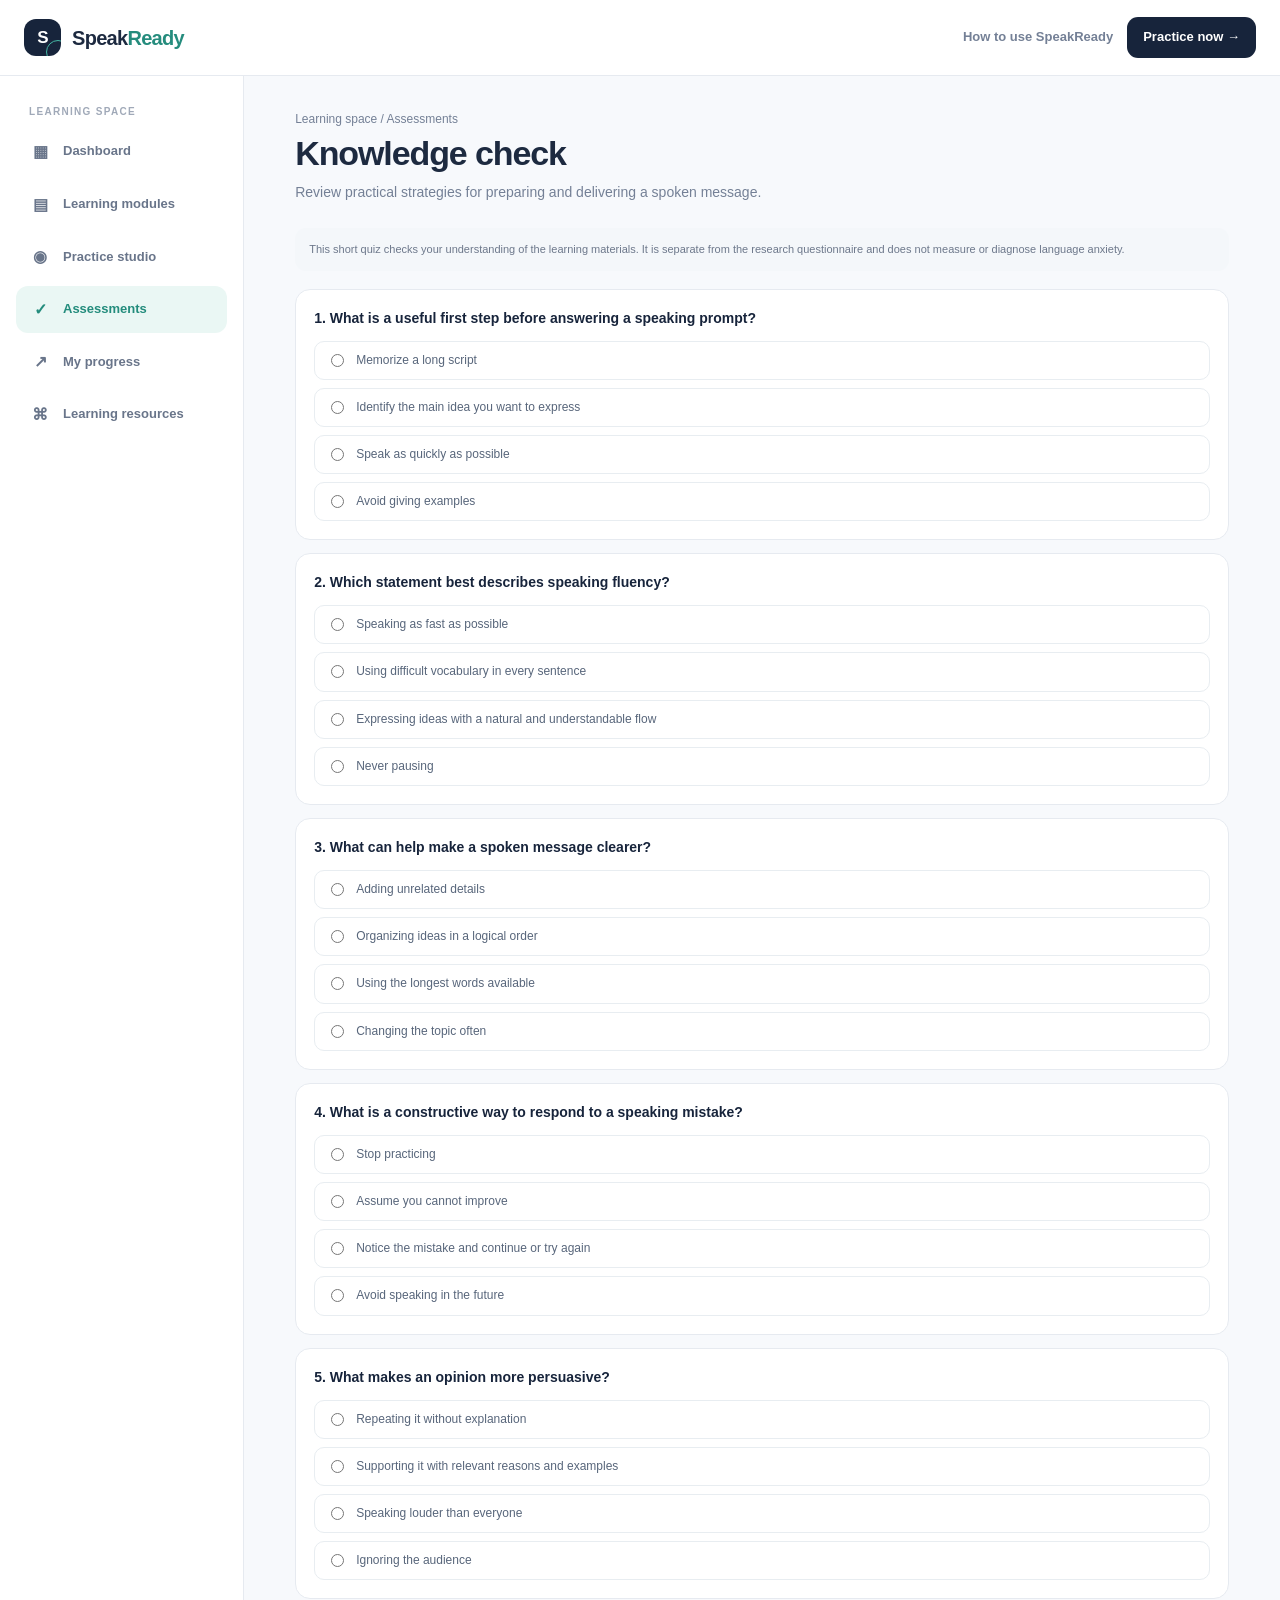
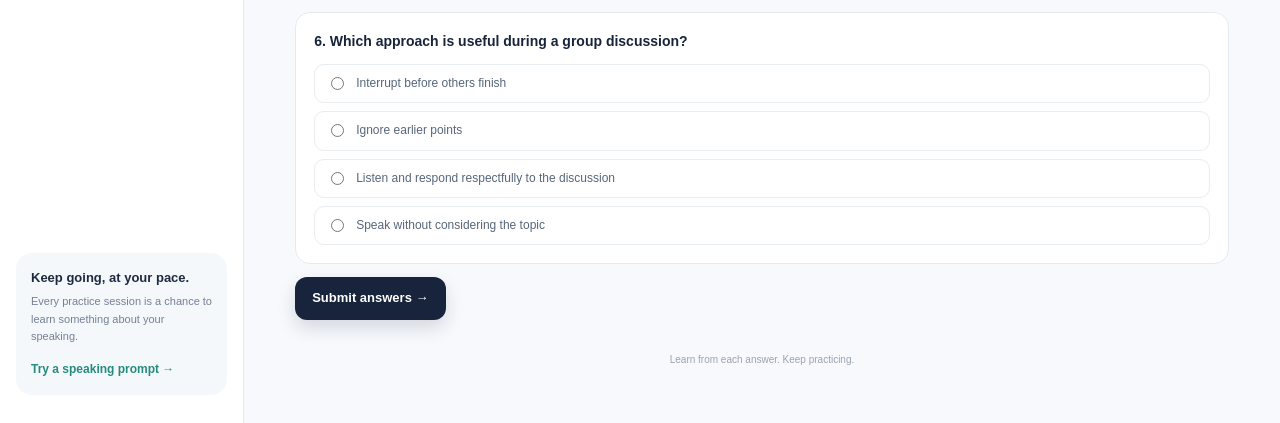
==== pages/assessment.html @ fe4ae0ad "finish Speakeready, Research ouput" ====
<!doctype html>
<html lang="en">

<head>
    <meta charset="utf-8">
    <meta name="viewport" content="width=device-width,initial-scale=1">
    <title>Assessment — SpeakReady</title>
    <link rel="stylesheet" href="../assets/css/style.css">
    <script defer src="../assets/js/layout.js"></script>
    <script defer src="../assets/js/assessment.js"></script>
</head>

<body data-base="../" data-page="assessment"><a class="skip-link" href="#main-content">Skip to content</a>
    <div id="site-header"></div>
    <div class="app-frame">
        <main id="main-content" class="main-content">
            <div class="page-topline">
                <div>
                    <div class="breadcrumb">Learning space / Assessments</div>
                    <h1 class="page-title">Knowledge check</h1>
                    <p class="page-subtitle">Review practical strategies for preparing and delivering a spoken message.
                    </p>
                </div>
            </div>
            <div class="notice" style="margin-bottom:18px">This short quiz checks your understanding of the learning
                materials. It is separate from the research questionnaire and does not measure or diagnose language
                anxiety.</div>
            <form id="quiz-form">
                <div id="quiz-questions"></div><button class="button button-primary" type="submit">Submit answers
                    →</button>
            </form>
            <section id="quiz-result" class="panel" hidden style="max-width:480px;margin-top:20px;text-align:center">
                <div class="score-circle"><span id="score-value">0%</span></div>
                <h2 id="score-heading">Assessment complete</h2>
                <p id="score-message" class="panel-intro"></p><a class="button button-outline" href="progress.html">View
                    my progress</a>
            </section>
            <div class="site-footer-app">Learn from each answer. Keep practicing.</div>
        </main>
    </div>
    <div id="toast" class="toast" role="status" aria-live="polite"></div>
</body>

</html>
---- assets/css/style.css ----
:root {
  --navy: #17243b;
  --navy-2: #243653;
  --ink: #1d2a40;
  --muted: #748096;
  --line: #e6eaf0;
  --paper: #f7f9fc;
  --white: #fff;
  --teal: #45b6a4;
  --teal-dark: #258c7d;
  --mint: #e6f6f2;
  --lavender: #eeeaff;
  --peach: #fff0e6;
  --shadow: 0 14px 40px rgba(28, 43, 67, .07);
  --radius: 20px;
  --font: 'DM Sans', Arial, sans-serif;
  --display: 'Manrope', 'DM Sans', Arial, sans-serif
}

* {
  box-sizing: border-box
}

html {
  scroll-behavior: smooth
}

body {
  margin: 0;
  background: var(--paper);
  color: var(--ink);
  font-family: var(--font);
  font-size: 15px;
  line-height: 1.6
}

button,
input,
select,
textarea {
  font: inherit
}

a {
  color: inherit;
  text-decoration: none
}

button,
a {
  -webkit-tap-highlight-color: transparent
}

button:focus-visible,
a:focus-visible,
input:focus-visible,
select:focus-visible,
textarea:focus-visible {
  outline: 3px solid rgba(69, 182, 164, .38);
  outline-offset: 3px
}

.skip-link {
  position: absolute;
  left: -9999px;
  top: 8px;
  background: #fff;
  padding: 10px 14px;
  z-index: 1000
}

.skip-link:focus {
  left: 8px
}

.wrap {
  width: min(1160px, calc(100% - 48px));
  margin-inline: auto
}

/* Shared header and application navigation */
.site-header {
  height: 76px;
  background: rgba(255, 255, 255, .94);
  border-bottom: 1px solid var(--line);
  display: flex;
  align-items: center;
  position: sticky;
  top: 0;
  z-index: 40;
  backdrop-filter: blur(14px);
  padding: 0 max(24px, calc((100vw - 1320px)/2))
}

.header-brand {
  display: flex;
  align-items: center;
  gap: 11px;
  font-family: var(--display);
  font-weight: 800;
  font-size: 20px;
  letter-spacing: -.7px
}

.brand-mark {
  width: 37px;
  height: 37px;
  border-radius: 12px;
  background: var(--navy);
  color: #fff;
  display: grid;
  place-items: center;
  font-size: 17px;
  letter-spacing: -1px;
  position: relative;
  overflow: hidden
}

.brand-mark:after {
  content: "";
  position: absolute;
  width: 22px;
  height: 22px;
  border: 1.5px solid var(--teal);
  border-radius: 50%;
  right: -9px;
  bottom: -8px
}

.brand-word span {
  color: var(--teal-dark)
}

.header-right {
  margin-left: auto;
  display: flex;
  align-items: center;
  gap: 14px
}

.header-link {
  font-size: 13px;
  color: var(--muted);
  font-weight: 600
}

.header-cta {
  padding: 10px 16px;
  border-radius: 11px;
  background: var(--navy);
  color: #fff;
  font-weight: 700;
  font-size: 13px
}

.menu-toggle {
  display: none;
  border: 1px solid var(--line);
  background: #fff;
  width: 40px;
  height: 40px;
  border-radius: 12px;
  color: var(--navy);
  font-size: 20px;
  cursor: pointer
}

.app-frame {
  width: min(1440px, 100%);
  margin: 0 auto;
  display: grid;
  grid-template-columns: 244px minmax(0, 1fr);
  min-height: calc(100vh - 76px)
}

.sidebar {
  background: #fff;
  border-right: 1px solid var(--line);
  padding: 28px 16px;
  display: flex;
  flex-direction: column;
  gap: 28px
}

.side-label {
  font-size: 10px;
  letter-spacing: 1.3px;
  font-weight: 700;
  color: #a0a9b8;
  padding: 0 13px;
  margin-bottom: 8px
}

.side-nav {
  display: grid;
  gap: 5px
}

.side-link {
  display: flex;
  gap: 12px;
  align-items: center;
  padding: 11px 13px;
  border-radius: 12px;
  font-weight: 600;
  font-size: 13px;
  color: #69758a;
  transition: .2s
}

.side-link:hover {
  background: #f5f8fa;
  color: var(--navy)
}

.side-link.active {
  background: #eaf7f4;
  color: #238c7c
}

.side-icon {
  width: 22px;
  text-align: center;
  font-size: 16px
}

.sidebar-bottom {
  margin-top: auto;
  background: #f4f8fa;
  border-radius: 16px;
  padding: 15px
}

.sidebar-bottom strong {
  display: block;
  font-size: 13px;
  margin-bottom: 4px
}

.sidebar-bottom p {
  font-size: 11px;
  color: var(--muted);
  margin: 0 0 10px
}

.sidebar-bottom a {
  font-size: 12px;
  color: var(--teal-dark);
  font-weight: 700
}

.main-content {
  min-width: 0;
  padding: 34px clamp(22px, 4vw, 54px) 55px
}

.page-topline {
  display: flex;
  align-items: center;
  justify-content: space-between;
  gap: 16px;
  margin-bottom: 25px
}

.breadcrumb {
  font-size: 12px;
  color: var(--muted)
}

.page-title {
  font-family: var(--display);
  font-size: clamp(26px, 3vw, 34px);
  letter-spacing: -1.1px;
  line-height: 1.2;
  margin: 4px 0 7px;
  font-weight: 800
}

.page-subtitle {
  color: var(--muted);
  margin: 0;
  font-size: 14px
}

.date-chip {
  font-size: 12px;
  color: #69758a;
  background: #fff;
  border: 1px solid var(--line);
  padding: 9px 12px;
  border-radius: 11px;
  white-space: nowrap
}

/* Home page */
.home-main {
  overflow: hidden
}

.hero-section {
  min-height: 590px;
  display: grid;
  grid-template-columns: 1.03fr .97fr;
  align-items: center;
  gap: 40px;
  padding-block: 65px 72px
}

.eyebrow {
  display: inline-flex;
  align-items: center;
  gap: 9px;
  font-size: 10px;
  letter-spacing: 1.45px;
  font-weight: 700;
  color: var(--teal-dark)
}

.eyebrow-dot {
  width: 7px;
  height: 7px;
  border-radius: 50%;
  background: var(--teal)
}

h1,
h2,
h3,
p {
  margin-top: 0
}

.hero-copy h1 {
  font: 800 clamp(42px, 5.2vw, 68px)/1.12 var(--display);
  letter-spacing: -3px;
  margin: 20px 0 19px;
  color: var(--navy)
}

.hero-copy h1 span {
  color: var(--teal-dark)
}

.hero-description {
  max-width: 520px;
  color: #69758a;
  font-size: 16px;
  line-height: 1.8;
  margin-bottom: 28px
}

.hero-actions {
  display: flex;
  flex-wrap: wrap;
  gap: 12px
}

.button {
  border: 0;
  display: inline-flex;
  align-items: center;
  justify-content: center;
  gap: 10px;
  border-radius: 12px;
  padding: 11px 17px;
  font-weight: 700;
  font-size: 13px;
  cursor: pointer;
  transition: transform .18s, box-shadow .18s, background .18s
}

.button:hover {
  transform: translateY(-2px)
}

.button-primary {
  background: var(--navy);
  color: #fff;
  box-shadow: 0 8px 18px rgba(23, 36, 59, .15)
}

.button-primary:hover {
  background: #263a59
}

.button-quiet {
  background: #fff;
  border: 1px solid var(--line);
  color: var(--navy)
}

.button-light {
  background: #fff;
  color: var(--navy)
}

.button-lg {
  padding: 14px 19px;
  font-size: 14px
}

.button-small {
  padding: 8px 12px;
  font-size: 12px;
  border-radius: 9px
}

.button-outline {
  background: #fff;
  color: var(--navy);
  border: 1px solid var(--line)
}

.button-teal {
  background: var(--teal);
  color: #103c39
}

.button:disabled {
  opacity: .45;
  cursor: not-allowed;
  transform: none
}

.hero-note {
  display: flex;
  align-items: center;
  gap: 9px;
  margin-top: 25px;
  font-size: 11px;
  color: #8792a3
}

.note-icon {
  color: var(--teal-dark);
  font-size: 16px
}

.hero-art {
  height: 420px;
  position: relative;
  display: grid;
  place-items: center
}

.art-orbit {
  position: absolute;
  border: 1px solid #dbeeea;
  border-radius: 50%;
  width: 370px;
  height: 370px
}

.orbit-two {
  width: 300px;
  height: 300px;
  border-style: dashed;
  border-color: #cfe6e1
}

.art-person {
  position: relative;
  width: 245px;
  height: 315px;
  z-index: 2
}

.person-head {
  position: absolute;
  top: 35px;
  left: 72px;
  width: 103px;
  height: 116px;
  border-radius: 47% 48% 45% 45%;
  background: #bd805f;
  z-index: 2
}

.person-hair {
  position: absolute;
  top: 20px;
  left: 66px;
  width: 116px;
  height: 68px;
  border-radius: 55% 48% 20% 20%;
  background: #253249;
  z-index: 3;
  transform: rotate(-4deg)
}

.person-eye {
  position: absolute;
  top: 55px;
  width: 7px;
  height: 7px;
  background: #263348;
  border-radius: 50%
}

.eye-left {
  left: 28px
}

.eye-right {
  right: 28px
}

.person-smile {
  position: absolute;
  width: 24px;
  height: 12px;
  border-bottom: 2px solid #633f38;
  border-radius: 50%;
  bottom: 22px;
  left: 40px
}

.person-neck {
  position: absolute;
  top: 136px;
  left: 111px;
  width: 28px;
  height: 34px;
  background: #a96d52;
  z-index: 1
}

.person-body {
  position: absolute;
  top: 154px;
  left: 20px;
  width: 205px;
  height: 160px;
  background: #3d9c91;
  border-radius: 65px 65px 20px 20px;
  z-index: 1;
  display: grid;
  place-items: center;
  overflow: hidden
}

.person-body:after {
  content: "";
  position: absolute;
  width: 110px;
  height: 180px;
  border: 1px solid rgba(255, 255, 255, .24);
  border-radius: 50%;
  transform: rotate(35deg);
  right: -18px;
  top: 20px
}

.person-shirt-mark {
  color: rgba(255, 255, 255, .8);
  font: 800 46px var(--display)
}

.art-speech {
  position: absolute;
  background: #fff;
  padding: 12px 17px;
  border-radius: 15px;
  box-shadow: var(--shadow);
  z-index: 4;
  font-weight: 700;
  font-size: 12px;
  color: var(--navy)
}

.speech-one {
  top: 52px;
  right: 4px;
  transform: rotate(4deg)
}

.speech-two {
  left: 3px;
  bottom: 65px;
  transform: rotate(-5deg);
  background: #e8f6f2
}

.art-spark {
  position: absolute;
  color: var(--teal-dark);
  font-size: 26px
}

.spark-one {
  top: 70px;
  left: 50px
}

.spark-two {
  right: 22px;
  bottom: 80px;
  font-size: 22px
}

.spark-three {
  left: 70px;
  bottom: 30px;
  font-size: 42px
}

.value-section {
  padding-block: 50px 82px
}

.centered-heading {
  text-align: center;
  max-width: 620px;
  margin: 0 auto 35px
}

.section-heading h2 {
  font: 800 clamp(27px, 3vw, 36px)/1.2 var(--display);
  letter-spacing: -1.2px;
  margin: 12px 0;
  color: var(--navy)
}

.section-heading p {
  color: var(--muted);
  font-size: 14px
}

.value-grid {
  display: grid;
  grid-template-columns: repeat(3, 1fr);
  gap: 18px
}

.value-card {
  background: #fff;
  border: 1px solid var(--line);
  border-radius: 18px;
  padding: 25px;
  box-shadow: 0 5px 18px rgba(28, 43, 67, .025)
}

.value-icon {
  width: 43px;
  height: 43px;
  display: grid;
  place-items: center;
  border-radius: 13px;
  font-weight: 800;
  font-family: var(--display);
  margin-bottom: 19px
}

.icon-lavender {
  background: var(--lavender);
  color: #7669be
}

.icon-mint {
  background: var(--mint);
  color: #2d9384
}

.icon-peach {
  background: var(--peach);
  color: #bd8258
}

.value-card h3 {
  font: 700 17px var(--display);
  margin-bottom: 8px;
  color: var(--navy)
}

.value-card p {
  font-size: 13px;
  color: var(--muted);
  margin: 0;
  line-height: 1.7
}

.home-cta {
  background: var(--navy);
  border-radius: 24px;
  padding: 36px 42px;
  display: flex;
  align-items: center;
  justify-content: space-between;
  gap: 24px;
  color: #fff
}

.eyebrow-light {
  color: #8bd9c9
}

.home-cta h2 {
  font: 800 clamp(23px, 3vw, 32px)/1.2 var(--display);
  letter-spacing: -.8px;
  margin: 10px 0
}

.home-cta p {
  color: #b7c2d2;
  margin: 0;
  font-size: 13px
}

.site-footer {
  display: flex;
  justify-content: space-between;
  color: #8c97a8;
  font-size: 11px;
  padding-block: 27px
}

/* Dashboard and cards */
.welcome-banner {
  background: var(--navy);
  border-radius: 20px;
  padding: 25px 28px;
  color: #fff;
  display: flex;
  align-items: center;
  justify-content: space-between;
  gap: 20px;
  overflow: hidden;
  position: relative;
  margin-bottom: 22px
}

.welcome-banner:after {
  content: "";
  position: absolute;
  width: 260px;
  height: 260px;
  border: 1px solid rgba(69, 182, 164, .22);
  border-radius: 50%;
  right: 10%;
  top: -150px;
  box-shadow: 0 0 0 28px rgba(69, 182, 164, .035), 0 0 0 58px rgba(69, 182, 164, .025)
}

.welcome-copy {
  position: relative;
  z-index: 1
}

.welcome-copy .eyebrow {
  color: #8ddacc
}

.welcome-copy h2 {
  font: 800 24px var(--display);
  letter-spacing: -.7px;
  margin: 8px 0
}

.welcome-copy p {
  font-size: 12px;
  color: #bdc8d6;
  margin: 0
}

.welcome-action {
  position: relative;
  z-index: 1;
  white-space: nowrap
}

.welcome-action .button {
  background: #fff;
  color: var(--navy)
}

.stats-grid {
  display: grid;
  grid-template-columns: repeat(3, 1fr);
  gap: 14px;
  margin-bottom: 28px
}

.stat-card {
  background: #fff;
  border: 1px solid var(--line);
  border-radius: 16px;
  padding: 17px 18px;
  display: flex;
  align-items: center;
  gap: 13px
}

.stat-icon {
  width: 40px;
  height: 40px;
  display: grid;
  place-items: center;
  border-radius: 12px;
  background: #eef7f5;
  color: var(--teal-dark);
  font-size: 17px;
  flex: none
}

.stat-label {
  font-size: 11px;
  color: var(--muted);
  margin-bottom: 2px
}

.stat-value {
  font: 800 23px var(--display);
  color: var(--navy);
  line-height: 1.1
}

.stat-hint {
  font-size: 10px;
  color: #98a2b1
}

.section-row {
  display: flex;
  justify-content: space-between;
  align-items: end;
  gap: 16px;
  margin: 27px 0 14px
}

.section-row h2 {
  font: 800 19px var(--display);
  letter-spacing: -.5px;
  margin: 0;
  color: var(--navy)
}

.text-link {
  font-size: 12px;
  font-weight: 700;
  color: var(--teal-dark)
}

.module-grid {
  display: grid;
  grid-template-columns: repeat(3, 1fr);
  gap: 14px
}

.module-card {
  background: #fff;
  border: 1px solid var(--line);
  border-radius: 16px;
  padding: 17px;
  display: flex;
  flex-direction: column;
  min-height: 208px;
  transition: .2s
}

.module-card:hover {
  transform: translateY(-3px);
  box-shadow: var(--shadow);
  border-color: #cde5df
}

.module-top {
  display: flex;
  align-items: center;
  justify-content: space-between;
  margin-bottom: 15px
}

.module-number {
  font: 800 11px var(--display);
  color: #9aa5b4;
  letter-spacing: .5px
}

.module-symbol {
  width: 36px;
  height: 36px;
  border-radius: 11px;
  display: grid;
  place-items: center;
  font-weight: 700
}

.module-card h3 {
  font: 700 15px var(--display);
  margin: 0 0 7px;
  color: var(--navy)
}

.module-card p {
  font-size: 11px;
  color: var(--muted);
  line-height: 1.6;
  margin: 0 0 15px
}

.module-card-footer {
  margin-top: auto;
  display: flex;
  align-items: center;
  justify-content: space-between;
  gap: 8px
}

.module-duration {
  font-size: 10px;
  color: #8994a4
}

.progress-track {
  height: 5px;
  border-radius: 20px;
  background: #edf0f4;
  overflow: hidden;
  margin-top: 12px
}

.progress-fill {
  height: 100%;
  border-radius: 20px;
  background: var(--teal);
  width: 0
}

.empty-note {
  background: #fff;
  border: 1px dashed #d6dde6;
  padding: 24px;
  border-radius: 15px;
  color: var(--muted);
  font-size: 13px;
  text-align: center
}

/* Lesson library and lesson detail */
.lesson-grid {
  display: grid;
  grid-template-columns: repeat(2, 1fr);
  gap: 16px
}

.lesson-card {
  display: grid;
  grid-template-columns: 54px 1fr;
  gap: 15px;
  background: #fff;
  border: 1px solid var(--line);
  border-radius: 17px;
  padding: 19px;
  transition: .2s
}

.lesson-card:hover {
  border-color: #bee1d9;
  box-shadow: var(--shadow);
  transform: translateY(-2px)
}

.lesson-symbol {
  height: 50px;
  width: 50px;
  border-radius: 14px;
  display: grid;
  place-items: center;
  font: 800 16px var(--display)
}

.lesson-card h3 {
  font: 700 15px var(--display);
  margin: 1px 0 6px;
  color: var(--navy)
}

.lesson-card p {
  font-size: 12px;
  color: var(--muted);
  margin: 0 0 12px;
  line-height: 1.65
}

.lesson-meta {
  display: flex;
  flex-wrap: wrap;
  gap: 8px;
  align-items: center;
  font-size: 10px;
  color: #8994a4
}

.tag {
  background: #f1f5f7;
  border-radius: 20px;
  padding: 4px 8px;
  font-size: 10px;
  color: #657286;
  font-weight: 600
}

.lesson-detail {
  max-width: 850px
}

.lesson-hero {
  background: #fff;
  border: 1px solid var(--line);
  border-radius: 19px;
  padding: 25px;
  margin-bottom: 17px
}

.lesson-hero h1 {
  font: 800 27px/1.2 var(--display);
  letter-spacing: -.8px;
  color: var(--navy);
  margin: 11px 0
}

.lesson-hero p {
  color: var(--muted);
  font-size: 14px;
  margin: 0
}

.lesson-content-card {
  background: #fff;
  border: 1px solid var(--line);
  border-radius: 17px;
  padding: 24px;
  margin-bottom: 15px
}

.lesson-content-card h2 {
  font: 800 18px var(--display);
  color: var(--navy);
  margin: 0 0 12px
}

.lesson-content-card p,
.lesson-content-card li {
  color: #657286;
  font-size: 13px;
  line-height: 1.8
}

.lesson-content-card ul {
  padding-left: 20px;
  margin-bottom: 0
}

.tip-box {
  background: #edf8f5;
  border-left: 3px solid var(--teal);
  padding: 15px 17px;
  border-radius: 0 12px 12px 0;
  font-size: 13px;
  color: #42645f;
  margin-top: 16px
}

.lesson-actions {
  display: flex;
  justify-content: space-between;
  gap: 12px;
  align-items: center;
  margin-top: 18px
}

/* Practice and forms */
.practice-layout {
  display: grid;
  grid-template-columns: minmax(0, 1.15fr) minmax(260px, .85fr);
  gap: 17px;
  align-items: start
}

.panel {
  background: #fff;
  border: 1px solid var(--line);
  border-radius: 17px;
  padding: 21px
}

.panel h2 {
  font: 800 17px var(--display);
  color: var(--navy);
  margin: 0 0 7px
}

.panel-intro {
  color: var(--muted);
  font-size: 12px;
  margin: 0 0 17px
}

.form-label {
  display: block;
  font-size: 12px;
  font-weight: 700;
  color: #4c5b70;
  margin: 0 0 7px
}

.field {
  width: 100%;
  border: 1px solid #dfe5ec;
  border-radius: 10px;
  background: #fff;
  padding: 11px 12px;
  color: var(--ink);
  font-size: 13px
}

.field:focus {
  border-color: var(--teal)
}

.field-group {
  margin-bottom: 16px
}

.field-row {
  display: grid;
  grid-template-columns: 1fr 1fr;
  gap: 12px
}

.prompt-box {
  background: #f1f7f6;
  border-radius: 14px;
  padding: 18px;
  margin: 14px 0
}

.prompt-label {
  font-size: 10px;
  letter-spacing: 1px;
  color: var(--teal-dark);
  font-weight: 800
}

.prompt-text {
  font: 700 19px/1.4 var(--display);
  color: var(--navy);
  margin: 8px 0 0
}

.timer-display {
  font: 800 43px var(--display);
  letter-spacing: -1.5px;
  color: var(--navy);
  text-align: center;
  padding: 10px
}

.timer-caption {
  text-align: center;
  color: var(--muted);
  font-size: 11px;
  margin-top: -8px;
  margin-bottom: 13px
}

.timer-controls {
  display: flex;
  gap: 8px;
  justify-content: center;
  flex-wrap: wrap
}

.practice-helper {
  background: #f7f8fb;
  border-radius: 13px;
  padding: 15px;
  font-size: 12px;
  color: #6d788b;
  line-height: 1.7
}

.rubric-row {
  padding: 12px 0;
  border-bottom: 1px solid #edf0f4
}

.rubric-row:last-child {
  border: 0
}

.rubric-title {
  font-weight: 700;
  font-size: 12px;
  color: #405069;
  margin-bottom: 8px
}

.rating-options {
  display: flex;
  gap: 7px;
  flex-wrap: wrap
}

.rating-option {
  position: relative
}

.rating-option input {
  position: absolute;
  opacity: 0;
  pointer-events: none
}

.rating-option span {
  display: inline-grid;
  place-items: center;
  min-width: 34px;
  height: 32px;
  padding: 0 8px;
  border: 1px solid #dfe5ec;
  border-radius: 8px;
  color: #728095;
  font-size: 12px;
  cursor: pointer
}

.rating-option input:checked+span {
  background: #e7f6f2;
  border-color: #88cfc1;
  color: #207c70;
  font-weight: 800
}

.quiz-question {
  background: #fff;
  border: 1px solid var(--line);
  border-radius: 15px;
  padding: 18px;
  margin-bottom: 13px
}

.quiz-question h3 {
  font: 700 14px/1.5 var(--display);
  margin: 0 0 12px;
  color: var(--navy)
}

.choice-list {
  display: grid;
  gap: 8px
}

.choice {
  display: flex;
  gap: 9px;
  align-items: flex-start;
  padding: 9px 11px;
  border: 1px solid #e8edf1;
  border-radius: 10px;
  font-size: 12px;
  color: #58667b;
  cursor: pointer
}

.choice:has(input:checked) {
  border-color: #9bd6ca;
  background: #eff8f6;
  color: #315e58
}

.choice input {
  margin-top: 3px;
  accent-color: var(--teal-dark)
}

.notice {
  padding: 12px 14px;
  background: #f4f7fa;
  border-radius: 11px;
  color: #6d788b;
  font-size: 11px;
  line-height: 1.65
}

.feedback-box {
  padding: 15px;
  border-radius: 13px;
  background: #edf8f5;
  color: #316a61;
  font-size: 13px;
  margin-top: 15px
}

.feedback-box strong {
  display: block;
  margin-bottom: 3px
}

.score-circle {
  width: 112px;
  height: 112px;
  border-radius: 50%;
  border: 8px solid #e3f4f0;
  display: grid;
  place-items: center;
  margin: 0 auto 15px;
  color: var(--navy);
  font: 800 28px var(--display)
}

/* Progress and resources */
.progress-summary {
  display: grid;
  grid-template-columns: 1fr 1fr;
  gap: 16px;
  margin-bottom: 17px
}

.progress-large {
  background: #fff;
  border: 1px solid var(--line);
  border-radius: 17px;
  padding: 21px
}

.progress-large h3 {
  font: 700 14px var(--display);
  margin: 0 0 12px
}

.big-progress-number {
  font: 800 35px var(--display);
  color: var(--navy)
}

.progress-copy {
  font-size: 11px;
  color: var(--muted)
}

.progress-module-row {
  display: grid;
  grid-template-columns: 1fr auto;
  gap: 14px;
  align-items: center;
  padding: 14px 0;
  border-bottom: 1px solid #edf0f4
}

.progress-module-row:last-child {
  border: 0
}

.progress-module-row strong {
  font-size: 12px
}

.progress-module-row small {
  display: block;
  color: var(--muted);
  font-size: 10px
}

.status-pill {
  font-size: 10px;
  padding: 5px 9px;
  border-radius: 30px;
  background: #f0f2f5;
  color: #778397;
  font-weight: 700
}

.status-pill.done {
  background: #e6f6f2;
  color: #258777
}

.resource-grid {
  display: grid;
  grid-template-columns: repeat(2, 1fr);
  gap: 15px
}

.resource-card {
  background: #fff;
  border: 1px solid var(--line);
  border-radius: 16px;
  padding: 19px
}

.resource-card h3 {
  font: 700 15px var(--display);
  color: var(--navy);
  margin: 0 0 7px
}

.resource-card p {
  color: var(--muted);
  font-size: 12px;
  line-height: 1.7;
  margin: 0
}

.resource-card .resource-icon {
  font-size: 22px;
  margin-bottom: 11px
}

.callout {
  background: #f0f7f6;
  border-radius: 15px;
  padding: 19px;
  margin-top: 17px;
  color: #54706d;
  font-size: 12px;
  line-height: 1.7
}

.site-footer-app {
  color: #9aa4b2;
  text-align: center;
  font-size: 10px;
  padding-top: 32px
}

/* Toast, mobile overlay */
.toast {
  position: fixed;
  bottom: 22px;
  left: 50%;
  transform: translate(-50%, 20px);
  opacity: 0;
  pointer-events: none;
  background: var(--navy);
  color: #fff;
  padding: 11px 16px;
  border-radius: 12px;
  font-size: 12px;
  box-shadow: var(--shadow);
  z-index: 100;
  transition: .25s
}

.toast.show {
  opacity: 1;
  transform: translate(-50%, 0)
}

.sidebar-backdrop {
  display: none
}

@media(max-width:1050px) {
  .app-frame {
    grid-template-columns: 218px minmax(0, 1fr)
  }

  .sidebar {
    padding-inline: 12px
  }

  .main-content {
    padding-inline: 28px
  }

  .module-grid {
    grid-template-columns: repeat(2, 1fr)
  }

  .hero-section {
    gap: 15px
  }

  .art-orbit {
    width: 320px;
    height: 320px
  }

  .orbit-two {
    width: 260px;
    height: 260px
  }
}

@media(max-width:760px) {
  .site-header {
    height: 66px;
    padding-inline: 18px
  }

  .menu-toggle {
    display: grid;
    place-items: center;
    order: -1;
    margin-right: 12px
  }

  .header-brand {
    font-size: 18px
  }

  .brand-mark {
    width: 34px;
    height: 34px
  }

  .header-link {
    display: none
  }

  .header-cta {
    font-size: 11px;
    padding: 9px 12px
  }

  .app-frame {
    display: block;
    min-height: calc(100vh - 66px)
  }

  .sidebar {
    position: fixed;
    z-index: 60;
    top: 66px;
    bottom: 0;
    left: 0;
    width: 270px;
    max-width: 82vw;
    transform: translateX(-105%);
    transition: transform .25s;
    box-shadow: 14px 0 35px rgba(20, 35, 58, .12);
    overflow-y: auto
  }

  .sidebar.open {
    transform: translateX(0)
  }

  .sidebar-backdrop.show {
    display: block;
    position: fixed;
    inset: 66px 0 0;
    background: rgba(16, 27, 45, .35);
    z-index: 55
  }

  .main-content {
    padding: 25px 18px 42px
  }

  .hero-section {
    grid-template-columns: 1fr;
    padding-block: 55px 40px;
    gap: 15px
  }

  .hero-copy h1 {
    font-size: clamp(41px, 11vw, 59px);
    letter-spacing: -2px
  }

  .hero-description {
    font-size: 14px
  }

  .hero-art {
    height: 330px;
    max-width: 420px;
    width: 100%;
    margin: 0 auto
  }

  .art-person {
    transform: scale(.83)
  }

  .art-orbit {
    width: 290px;
    height: 290px
  }

  .orbit-two {
    width: 230px;
    height: 230px
  }

  .speech-one {
    right: 0;
    top: 35px
  }

  .speech-two {
    left: 0;
    bottom: 35px
  }

  .value-section {
    padding-block: 32px 52px
  }

  .value-grid {
    grid-template-columns: 1fr;
    gap: 11px
  }

  .value-card {
    padding: 20px
  }

  .home-cta {
    padding: 27px 23px;
    display: block
  }

  .home-cta .button {
    margin-top: 19px
  }

  .site-footer {
    font-size: 10px
  }

  .welcome-banner {
    padding: 21px;
    display: block
  }

  .welcome-action {
    margin-top: 17px
  }

  .stats-grid {
    gap: 9px
  }

  .stat-card {
    padding: 13px 10px;
    gap: 8px;
    display: block
  }

  .stat-icon {
    width: 32px;
    height: 32px;
    margin-bottom: 8px
  }

  .stat-value {
    font-size: 20px
  }

  .stat-label {
    font-size: 10px
  }

  .stat-hint {
    font-size: 9px
  }

  .module-grid {
    grid-template-columns: 1fr
  }

  .lesson-grid {
    grid-template-columns: 1fr
  }

  .practice-layout {
    grid-template-columns: 1fr
  }

  .progress-summary {
    grid-template-columns: 1fr
  }

  .resource-grid {
    grid-template-columns: 1fr
  }

  .page-topline {
    align-items: flex-start
  }

  .date-chip {
    font-size: 10px;
    padding: 7px 9px
  }

  .field-row {
    grid-template-columns: 1fr
  }

  .lesson-hero {
    padding: 20px
  }

  .lesson-content-card {
    padding: 19px
  }

  .lesson-actions {
    align-items: stretch;
    flex-direction: column
  }

  .lesson-actions .button {
    width: 100%
  }
}

@media(max-width:420px) {
  .wrap {
    width: calc(100% - 34px)
  }

  .hero-actions {
    display: grid
  }

  .hero-actions .button {
    width: 100%
  }

  .hero-art {
    height: 290px
  }

  .art-person {
    transform: scale(.73)
  }

  .art-orbit {
    width: 250px;
    height: 250px
  }

  .orbit-two {
    width: 205px;
    height: 205px
  }

  .art-speech {
    font-size: 10px;
    padding: 9px 12px
  }

  .section-row h2 {
    font-size: 17px
  }

  .main-content {
    padding-inline: 15px
  }

  .page-title {
    font-size: 26px
  }
}

@media(prefers-reduced-motion:reduce) {

  *,
  *::before,
  *::after {
    scroll-behavior: auto !important;
    transition: none !important;
    animation: none !important
  }
}

body[data-page="home"] .menu-toggle {
  display: none
}

/* Page-opening motion: subtle entrance effects for a calmer first impression. */
@keyframes sr-page-enter {
  from {
    opacity: 0;
    transform: translateY(14px);
  }

  to {
    opacity: 1;
    transform: translateY(0);
  }
}

@keyframes sr-header-enter {
  from {
    opacity: 0;
    transform: translateY(-10px);
  }

  to {
    opacity: 1;
    transform: translateY(0);
  }
}

@keyframes sr-sidebar-enter {
  from {
    opacity: 0;
    transform: translateX(-10px);
  }

  to {
    opacity: 1;
    transform: translateX(0);
  }
}

@keyframes sr-hero-art-enter {
  from {
    opacity: 0;
    transform: translateY(20px) scale(.97);
  }

  to {
    opacity: 1;
    transform: translateY(0) scale(1);
  }
}

#site-header .site-header {
  animation: sr-header-enter .55s cubic-bezier(.2, .7, .25, 1) both;
}

/* Landing page: reveal the headline in a gentle sequence. */
body[data-page="home"] .hero-copy>* {
  opacity: 0;
  animation: sr-page-enter .65s cubic-bezier(.2, .7, .25, 1) both;
}

body[data-page="home"] .hero-copy> :nth-child(1) {
  animation-delay: .08s;
}

body[data-page="home"] .hero-copy> :nth-child(2) {
  animation-delay: .15s;
}

body[data-page="home"] .hero-copy> :nth-child(3) {
  animation-delay: .22s;
}

body[data-page="home"] .hero-copy> :nth-child(4) {
  animation-delay: .29s;
}

body[data-page="home"] .hero-copy> :nth-child(5) {
  animation-delay: .36s;
}

body[data-page="home"] .hero-art {
  opacity: 0;
  animation: sr-hero-art-enter .8s cubic-bezier(.2, .7, .25, 1) .18s both;
}

body[data-page="home"] .value-section {
  opacity: 0;
  animation: sr-page-enter .7s cubic-bezier(.2, .7, .25, 1) .24s both;
}

body[data-page="home"] .home-cta {
  opacity: 0;
  animation: sr-page-enter .7s cubic-bezier(.2, .7, .25, 1) .34s both;
}

body[data-page="home"] .site-footer {
  opacity: 0;
  animation: sr-page-enter .65s cubic-bezier(.2, .7, .25, 1) .42s both;
}

/* Inner pages: bring the learning content in after the shared header. */
body:not([data-page="home"]) .main-content>* {
  opacity: 0;
  animation: sr-page-enter .6s cubic-bezier(.2, .7, .25, 1) both;
}

body:not([data-page="home"]) .main-content> :nth-child(1) {
  animation-delay: .08s;
}

body:not([data-page="home"]) .main-content> :nth-child(2) {
  animation-delay: .15s;
}

body:not([data-page="home"]) .main-content> :nth-child(3) {
  animation-delay: .22s;
}

body:not([data-page="home"]) .main-content> :nth-child(4) {
  animation-delay: .29s;
}

body:not([data-page="home"]) .main-content> :nth-child(5) {
  animation-delay: .36s;
}

@media (min-width: 761px) {
  body:not([data-page="home"]) .sidebar {
    opacity: 0;
    animation: sr-sidebar-enter .55s cubic-bezier(.2, .7, .25, 1) .08s both;
  }
}
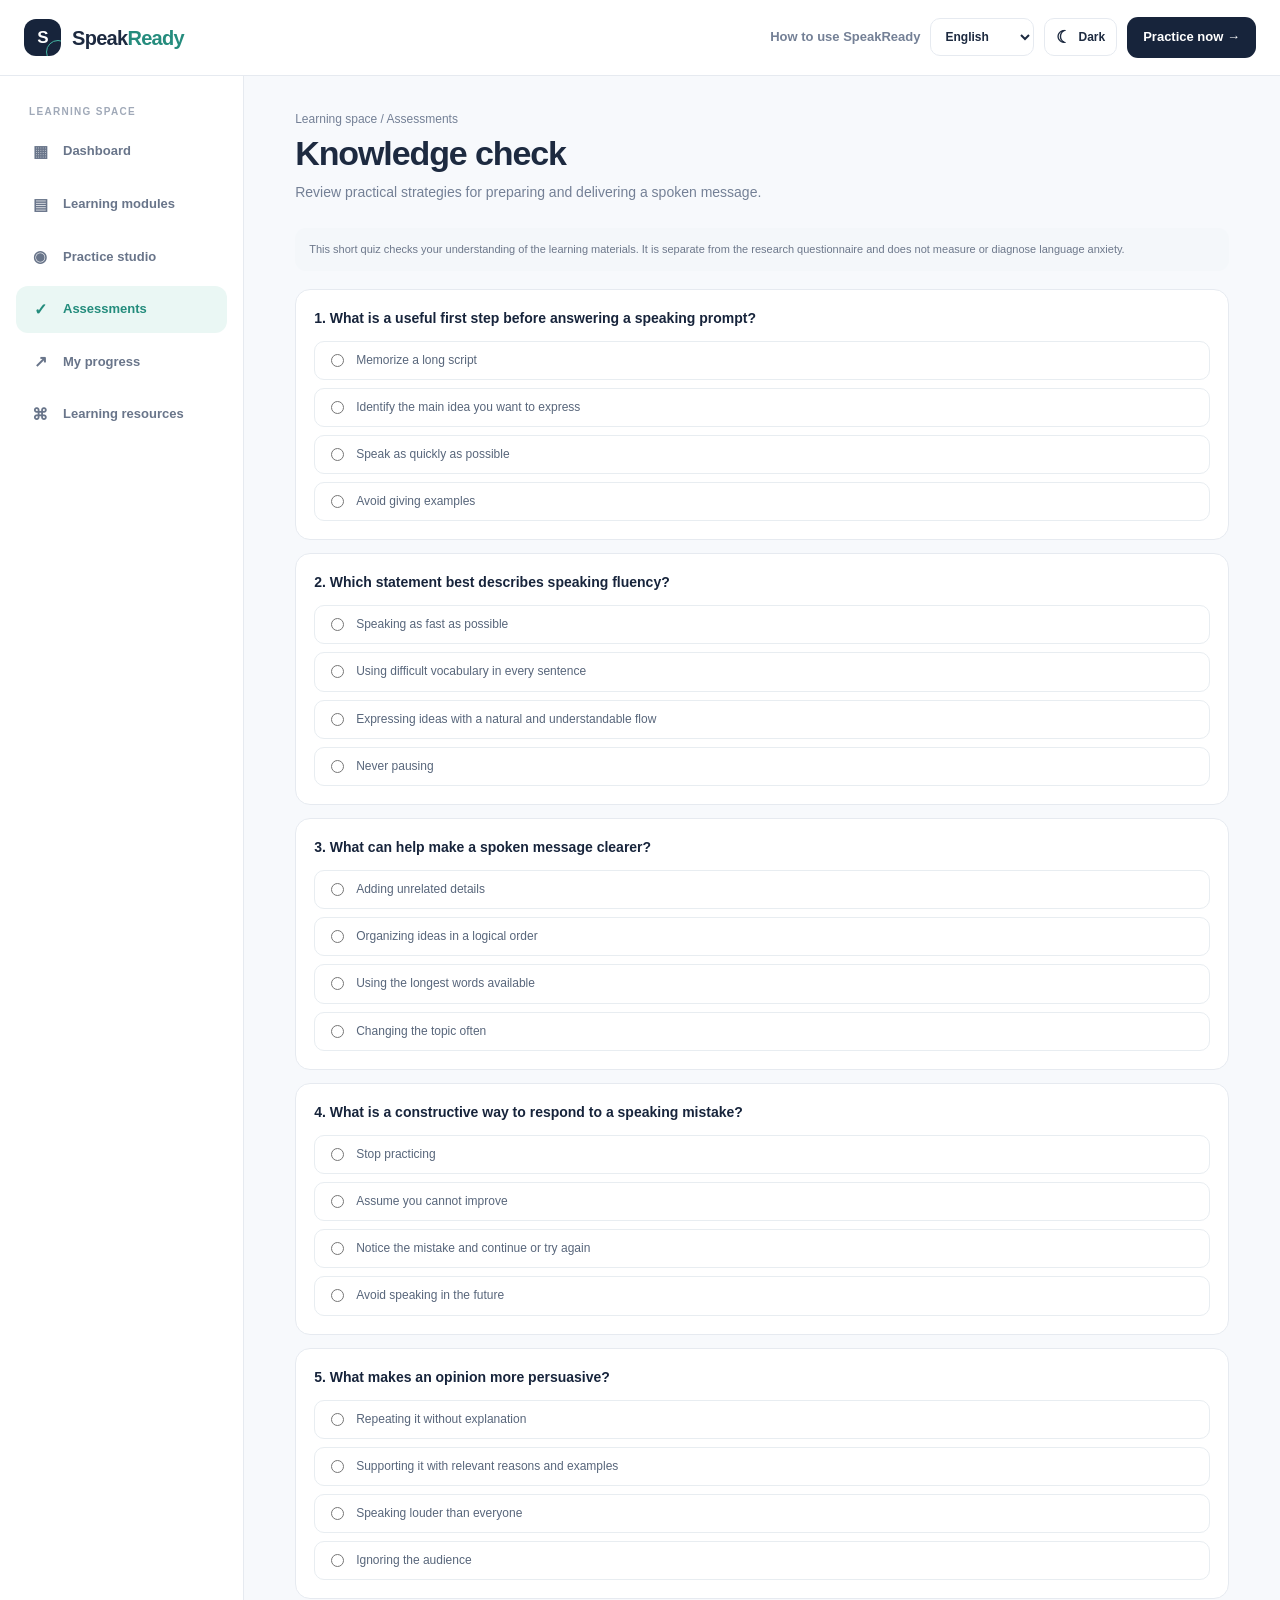
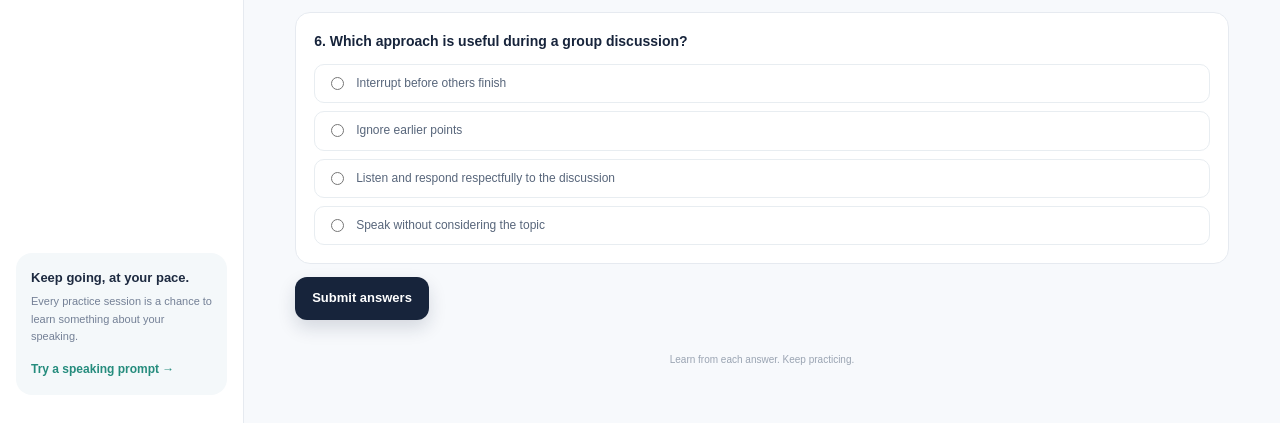
==== commit f9e619b4: "fully polish the digital module" ====
--- a/pages/assessment.html
+++ b/pages/assessment.html
@@ -4,38 +4,42 @@
 <head>
     <meta charset="utf-8">
     <meta name="viewport" content="width=device-width,initial-scale=1">
+    <meta name="theme-color" content="#17243b">
     <title>Assessment — SpeakReady</title>
+    <script src="../assets/js/theme-init.js"></script>
     <link rel="stylesheet" href="../assets/css/style.css">
+    <script defer src="../assets/js/i18n.js"></script>
     <script defer src="../assets/js/layout.js"></script>
     <script defer src="../assets/js/assessment.js"></script>
 </head>
 
-<body data-base="../" data-page="assessment"><a class="skip-link" href="#main-content">Skip to content</a>
+<body data-base="../" data-page="assessment" data-title-key="assessment.documentTitle"><a class="skip-link"
+        href="#main-content" data-i18n="common.skip">Skip to content</a>
     <div id="site-header"></div>
     <div class="app-frame">
         <main id="main-content" class="main-content">
             <div class="page-topline">
                 <div>
-                    <div class="breadcrumb">Learning space / Assessments</div>
-                    <h1 class="page-title">Knowledge check</h1>
-                    <p class="page-subtitle">Review practical strategies for preparing and delivering a spoken message.
-                    </p>
+                    <div class="breadcrumb" data-i18n="assessment.breadcrumb">Learning space / Assessments</div>
+                    <h1 class="page-title" data-i18n="assessment.title">Knowledge check</h1>
+                    <p class="page-subtitle" data-i18n="assessment.subtitle">Review practical strategies for preparing
+                        and delivering a spoken message.</p>
                 </div>
             </div>
-            <div class="notice" style="margin-bottom:18px">This short quiz checks your understanding of the learning
-                materials. It is separate from the research questionnaire and does not measure or diagnose language
-                anxiety.</div>
+            <div class="notice notice-spaced" data-i18n="assessment.notice">This short quiz checks your understanding of
+                the learning materials. It is separate from the research questionnaire and does not measure or diagnose
+                language anxiety.</div>
             <form id="quiz-form">
-                <div id="quiz-questions"></div><button class="button button-primary" type="submit">Submit answers
-                    →</button>
+                <div id="quiz-questions"></div><button class="button button-primary" type="submit"
+                    data-i18n="assessment.submit">Submit answers</button>
             </form>
-            <section id="quiz-result" class="panel" hidden style="max-width:480px;margin-top:20px;text-align:center">
+            <section id="quiz-result" class="panel quiz-result" hidden>
                 <div class="score-circle"><span id="score-value">0%</span></div>
-                <h2 id="score-heading">Assessment complete</h2>
-                <p id="score-message" class="panel-intro"></p><a class="button button-outline" href="progress.html">View
-                    my progress</a>
+                <h2 id="score-heading" data-i18n="assessment.complete">Assessment complete</h2>
+                <p id="score-message" class="panel-intro"></p><a class="button button-outline" href="progress.html"
+                    data-i18n="assessment.viewProgress">View my progress</a>
             </section>
-            <div class="site-footer-app">Learn from each answer. Keep practicing.</div>
+            <div class="site-footer-app" data-i18n="assessment.footer">Learn from each answer. Keep practicing.</div>
         </main>
     </div>
     <div id="toast" class="toast" role="status" aria-live="polite"></div>
--- a/assets/css/style.css
+++ b/assets/css/style.css
@@ -1903,4 +1903,580 @@
     opacity: 0;
     animation: sr-sidebar-enter .55s cubic-bezier(.2, .7, .25, 1) .08s both;
   }
+}
+
+/* SpeakReady interaction polish: shared motion, keyboard focus, and theme tokens. */
+:root {
+  color-scheme: light;
+}
+
+html[data-theme="dark"] {
+  color-scheme: dark;
+}
+
+.value-card,
+.module-card,
+.lesson-card,
+.resource-card,
+.stat-card,
+.panel,
+.progress-large,
+.quiz-question,
+.lesson-content-card,
+.choice {
+  transition: transform .22s ease, box-shadow .22s ease, border-color .22s ease, background-color .22s ease, color .22s ease;
+}
+
+@media (hover: hover) and (pointer: fine) {
+
+  .value-card:hover,
+  .module-card:hover,
+  .lesson-card:hover,
+  .resource-card:hover,
+  .stat-card:hover,
+  .progress-large:hover,
+  .quiz-question:hover,
+  .lesson-content-card:hover {
+    transform: translateY(-3px);
+    box-shadow: 0 14px 32px rgba(28, 43, 67, .09);
+    border-color: rgba(69, 182, 164, .48);
+  }
+
+  .side-link:hover {
+    transform: translateX(2px);
+  }
+}
+
+.value-card:focus-within,
+.module-card:focus-visible,
+.lesson-card:focus-visible,
+.resource-card:focus-within,
+.choice:focus-within {
+  outline: 3px solid rgba(69, 182, 164, .32);
+  outline-offset: 3px;
+}
+
+.button:active,
+.theme-toggle:active,
+.menu-toggle:active {
+  transform: translateY(1px) scale(.985);
+}
+
+.button-full {
+  width: 100%;
+}
+
+.notice-spaced {
+  margin-bottom: 18px;
+}
+
+.quiz-result {
+  max-width: 480px;
+  margin-top: 20px;
+  text-align: center;
+}
+
+.panel-divider {
+  border: 0;
+  border-top: 1px solid var(--line);
+  margin: 21px 0;
+}
+
+.recording-controls {
+  margin: 16px 0;
+}
+
+.progress-track-large {
+  height: 8px;
+  margin: 12px 0;
+}
+
+.progress-track-large .progress-fill {
+  height: 8px;
+}
+
+.progress-action {
+  display: inline-block;
+  margin-top: 12px;
+}
+
+.progress-panel-spaced {
+  margin-top: 16px;
+}
+
+.progress-reset-wrap {
+  margin-top: 17px;
+}
+
+.sr-only {
+  position: absolute;
+  width: 1px;
+  height: 1px;
+  padding: 0;
+  margin: -1px;
+  overflow: hidden;
+  clip: rect(0, 0, 0, 0);
+  white-space: nowrap;
+  border: 0;
+}
+
+/* Language and theme controls in the global header. */
+.header-right {
+  gap: 10px;
+}
+
+.language-control {
+  display: inline-flex;
+  align-items: center;
+}
+
+.language-control select {
+  min-height: 38px;
+  max-width: 130px;
+  border: 1px solid var(--line);
+  border-radius: 10px;
+  padding: 0 28px 0 10px;
+  background: var(--white);
+  color: var(--ink);
+  font: 600 12px var(--font);
+  cursor: pointer;
+}
+
+.theme-toggle {
+  display: inline-flex;
+  align-items: center;
+  justify-content: center;
+  gap: 7px;
+  min-height: 38px;
+  padding: 0 11px;
+  border: 1px solid var(--line);
+  border-radius: 10px;
+  background: var(--white);
+  color: var(--ink);
+  font: 700 12px var(--font);
+  cursor: pointer;
+  transition: background .2s ease, border-color .2s ease, transform .18s ease;
+}
+
+.theme-toggle:hover {
+  border-color: var(--teal);
+  background: var(--mint);
+}
+
+.theme-toggle>span:first-child {
+  font-size: 17px;
+  line-height: 1;
+}
+
+/* Purpose-built dark palette: dark surfaces with readable cool text and teal accents. */
+html[data-theme="dark"] body {
+  --ink: #e7edf6;
+  --muted: #a8b6c9;
+  --line: #2b3a50;
+  --paper: #0b1220;
+  --white: #121e30;
+  --mint: #173a36;
+  --lavender: #302c4c;
+  --peach: #423126;
+  --teal: #62cdbd;
+  --teal-dark: #70d5c6;
+  --shadow: 0 14px 40px rgba(0, 0, 0, .28);
+  background: var(--paper);
+  color: var(--ink);
+}
+
+html[data-theme="dark"] .site-header {
+  background: rgba(13, 22, 37, .94);
+  border-bottom-color: var(--line);
+}
+
+html[data-theme="dark"] .sidebar,
+html[data-theme="dark"] .value-card,
+html[data-theme="dark"] .stat-card,
+html[data-theme="dark"] .module-card,
+html[data-theme="dark"] .lesson-card,
+html[data-theme="dark"] .panel,
+html[data-theme="dark"] .lesson-content-card,
+html[data-theme="dark"] .resource-card,
+html[data-theme="dark"] .progress-large,
+html[data-theme="dark"] .quiz-question,
+html[data-theme="dark"] .date-chip {
+  background: #121e30;
+  border-color: var(--line);
+  color: var(--ink);
+}
+
+html[data-theme="dark"] .sidebar {
+  border-right-color: var(--line);
+}
+
+html[data-theme="dark"] .side-label,
+html[data-theme="dark"] .site-footer,
+html[data-theme="dark"] .site-footer-app {
+  color: #8798ae;
+}
+
+html[data-theme="dark"] .side-link {
+  color: #b5c1d2;
+}
+
+html[data-theme="dark"] .side-link:hover {
+  background: #1b2b40;
+  color: #f1f6fd;
+}
+
+html[data-theme="dark"] .side-link.active {
+  background: #173a36;
+  color: #83dfd0;
+}
+
+html[data-theme="dark"] .sidebar-bottom,
+html[data-theme="dark"] .practice-helper,
+html[data-theme="dark"] .notice,
+html[data-theme="dark"] .callout {
+  background: #19283b;
+  color: #bfcbda;
+}
+
+html[data-theme="dark"] .hero-copy h1,
+html[data-theme="dark"] .section-heading h2,
+html[data-theme="dark"] .value-card h3,
+html[data-theme="dark"] .main-content .page-title,
+html[data-theme="dark"] .main-content h2,
+html[data-theme="dark"] .main-content h3,
+html[data-theme="dark"] .stat-value,
+html[data-theme="dark"] .big-progress-number,
+html[data-theme="dark"] .prompt-text,
+html[data-theme="dark"] .timer-display,
+html[data-theme="dark"] .quiz-question h3,
+html[data-theme="dark"] .resource-card h3,
+html[data-theme="dark"] .lesson-content-card h2,
+html[data-theme="dark"] .lesson-hero h1 {
+  color: #e7edf6;
+}
+
+html[data-theme="dark"] .hero-description,
+html[data-theme="dark"] .hero-note,
+html[data-theme="dark"] .section-heading p,
+html[data-theme="dark"] .value-card p,
+html[data-theme="dark"] .page-subtitle,
+html[data-theme="dark"] .panel-intro,
+html[data-theme="dark"] .resource-card p,
+html[data-theme="dark"] .progress-copy,
+html[data-theme="dark"] .breadcrumb,
+html[data-theme="dark"] .timer-caption,
+html[data-theme="dark"] .form-label,
+html[data-theme="dark"] .progress-module-row small {
+  color: #a8b6c9;
+}
+
+html[data-theme="dark"] .header-link {
+  color: #a8b6c9;
+}
+
+html[data-theme="dark"] .language-control select,
+html[data-theme="dark"] .theme-toggle,
+html[data-theme="dark"] .menu-toggle,
+html[data-theme="dark"] .field,
+html[data-theme="dark"] .button-quiet,
+html[data-theme="dark"] .button-outline {
+  background: #17263b;
+  color: #e7edf6;
+  border-color: #3a4a61;
+}
+
+html[data-theme="dark"] .theme-toggle:hover,
+html[data-theme="dark"] .button-quiet:hover,
+html[data-theme="dark"] .button-outline:hover {
+  background: #20364c;
+  border-color: #62cdbd;
+}
+
+html[data-theme="dark"] .prompt-box {
+  background: #173a36;
+}
+
+html[data-theme="dark"] .prompt-label {
+  color: #83dfd0;
+}
+
+html[data-theme="dark"] .choice {
+  background: #17263b;
+  border-color: #35445a;
+  color: #c3cede;
+}
+
+html[data-theme="dark"] .choice:has(input:checked) {
+  background: #173a36;
+  border-color: #4eaa9c;
+  color: #d6f6ef;
+}
+
+html[data-theme="dark"] .rating-option span {
+  border-color: #3a4a61;
+  color: #b7c4d5;
+}
+
+html[data-theme="dark"] .rating-option input:checked+span {
+  background: #173a36;
+  border-color: #62cdbd;
+  color: #baf3e9;
+}
+
+html[data-theme="dark"] .stat-icon {
+  background: #173a36;
+  color: #83dfd0;
+}
+
+html[data-theme="dark"] .status-pill {
+  background: #263449;
+  color: #c3cede;
+}
+
+html[data-theme="dark"] .status-pill.done {
+  background: #173a36;
+  color: #83dfd0;
+}
+
+html[data-theme="dark"] .progress-track {
+  background: #2b3a50;
+}
+
+html[data-theme="dark"] .art-orbit {
+  border-color: #294b4b;
+}
+
+html[data-theme="dark"] .orbit-two {
+  border-color: #315656;
+}
+
+html[data-theme="dark"] .art-speech {
+  background: #1b2a40;
+  color: #e7edf6;
+}
+
+html[data-theme="dark"] .speech-two {
+  background: #173a36;
+}
+
+html[data-theme="dark"] .skip-link {
+  background: #f8fafc;
+  color: #17243b;
+}
+
+html[data-theme="dark"] .feedback-box {
+  background: #173a36;
+  color: #c9f3eb;
+}
+
+html[data-theme="dark"] .score-circle {
+  border-color: #254a46;
+  color: #e7edf6;
+}
+
+html[data-theme="dark"] .toast {
+  background: #e7edf6;
+  color: #102033;
+}
+
+html[data-theme="dark"] .sidebar-backdrop.show {
+  background: rgba(0, 0, 0, .62);
+}
+
+html[data-theme="dark"] .home-cta,
+html[data-theme="dark"] .welcome-banner {
+  background: #17243b;
+}
+
+@media (max-width: 900px) {
+  .header-right {
+    gap: 7px;
+  }
+
+  .header-link {
+    display: none;
+  }
+}
+
+@media (max-width: 760px) {
+  .site-header {
+    padding-inline: 12px;
+    gap: 8px;
+  }
+
+  .header-right {
+    margin-left: auto;
+    gap: 6px;
+  }
+
+  .language-control select {
+    max-width: 105px;
+    min-height: 36px;
+    padding-inline: 7px 20px;
+    font-size: 11px;
+  }
+
+  .theme-toggle {
+    min-height: 36px;
+    padding-inline: 9px;
+  }
+
+  .theme-toggle .control-text {
+    display: none;
+  }
+
+  .header-cta {
+    display: none;
+  }
+}
+
+@media (max-width: 380px) {
+  .header-brand {
+    font-size: 16px;
+    gap: 7px;
+  }
+
+  .brand-mark {
+    width: 32px;
+    height: 32px;
+  }
+
+  .menu-toggle {
+    width: 35px;
+    height: 35px;
+    margin-right: 2px;
+  }
+
+  .language-control select {
+    max-width: 92px;
+  }
+}
+
+@media (prefers-reduced-motion: reduce) {
+
+  .value-card,
+  .module-card,
+  .lesson-card,
+  .resource-card,
+  .stat-card,
+  .panel,
+  .progress-large,
+  .quiz-question,
+  .lesson-content-card,
+  .choice,
+  .side-link,
+  .theme-toggle,
+  .button {
+    transition: none !important;
+  }
+}
+
+html[data-theme="dark"] .lesson-hero,
+html[data-theme="dark"] .empty-note {
+  background: #121e30;
+  border-color: var(--line);
+  color: var(--ink);
+}
+
+html[data-theme="dark"] .lesson-content-card p,
+html[data-theme="dark"] .lesson-content-card li {
+  color: #bdc9d8;
+}
+
+html[data-theme="dark"] .tip-box {
+  background: #173a36;
+  color: #c7e8e2;
+}
+
+html[data-theme="dark"] .tag {
+  background: #263449;
+  color: #c8d3e1;
+}
+
+html[data-theme="dark"] .module-number,
+html[data-theme="dark"] .module-duration,
+html[data-theme="dark"] .lesson-meta {
+  color: #a8b6c9;
+}
+
+html[data-theme="dark"] .progress-module-row {
+  border-bottom-color: #2b3a50;
+}
+
+html[data-theme="dark"] .empty-note {
+  border-color: #3a4a61;
+}
+
+body,
+.site-header,
+.sidebar,
+.value-card,
+.stat-card,
+.module-card,
+.lesson-card,
+.panel,
+.lesson-content-card,
+.resource-card,
+.progress-large,
+.quiz-question,
+.field,
+.language-control select,
+.theme-toggle {
+  transition: background-color .24s ease, color .24s ease, border-color .24s ease;
+}
+
+@media (prefers-reduced-motion: reduce) {
+
+  body,
+  .site-header,
+  .sidebar,
+  .value-card,
+  .stat-card,
+  .module-card,
+  .lesson-card,
+  .panel,
+  .lesson-content-card,
+  .resource-card,
+  .progress-large,
+  .quiz-question,
+  .field,
+  .language-control select,
+  .theme-toggle {
+    transition: none !important;
+  }
+}
+
+.sidebar-backdrop {
+  border: 0;
+  padding: 0;
+  margin: 0;
+  cursor: pointer;
+}
+
+.prompt-box,
+.practice-helper,
+.tip-box,
+.callout {
+  transition: transform .22s ease, box-shadow .22s ease, background-color .22s ease;
+}
+
+@media (hover: hover) and (pointer: fine) {
+
+  .prompt-box:hover,
+  .practice-helper:hover,
+  .tip-box:hover,
+  .callout:hover {
+    transform: translateY(-2px);
+    box-shadow: var(--shadow);
+  }
+}
+
+@media (prefers-reduced-motion: reduce) {
+
+  .prompt-box,
+  .practice-helper,
+  .tip-box,
+  .callout {
+    transition: none !important;
+  }
 }
